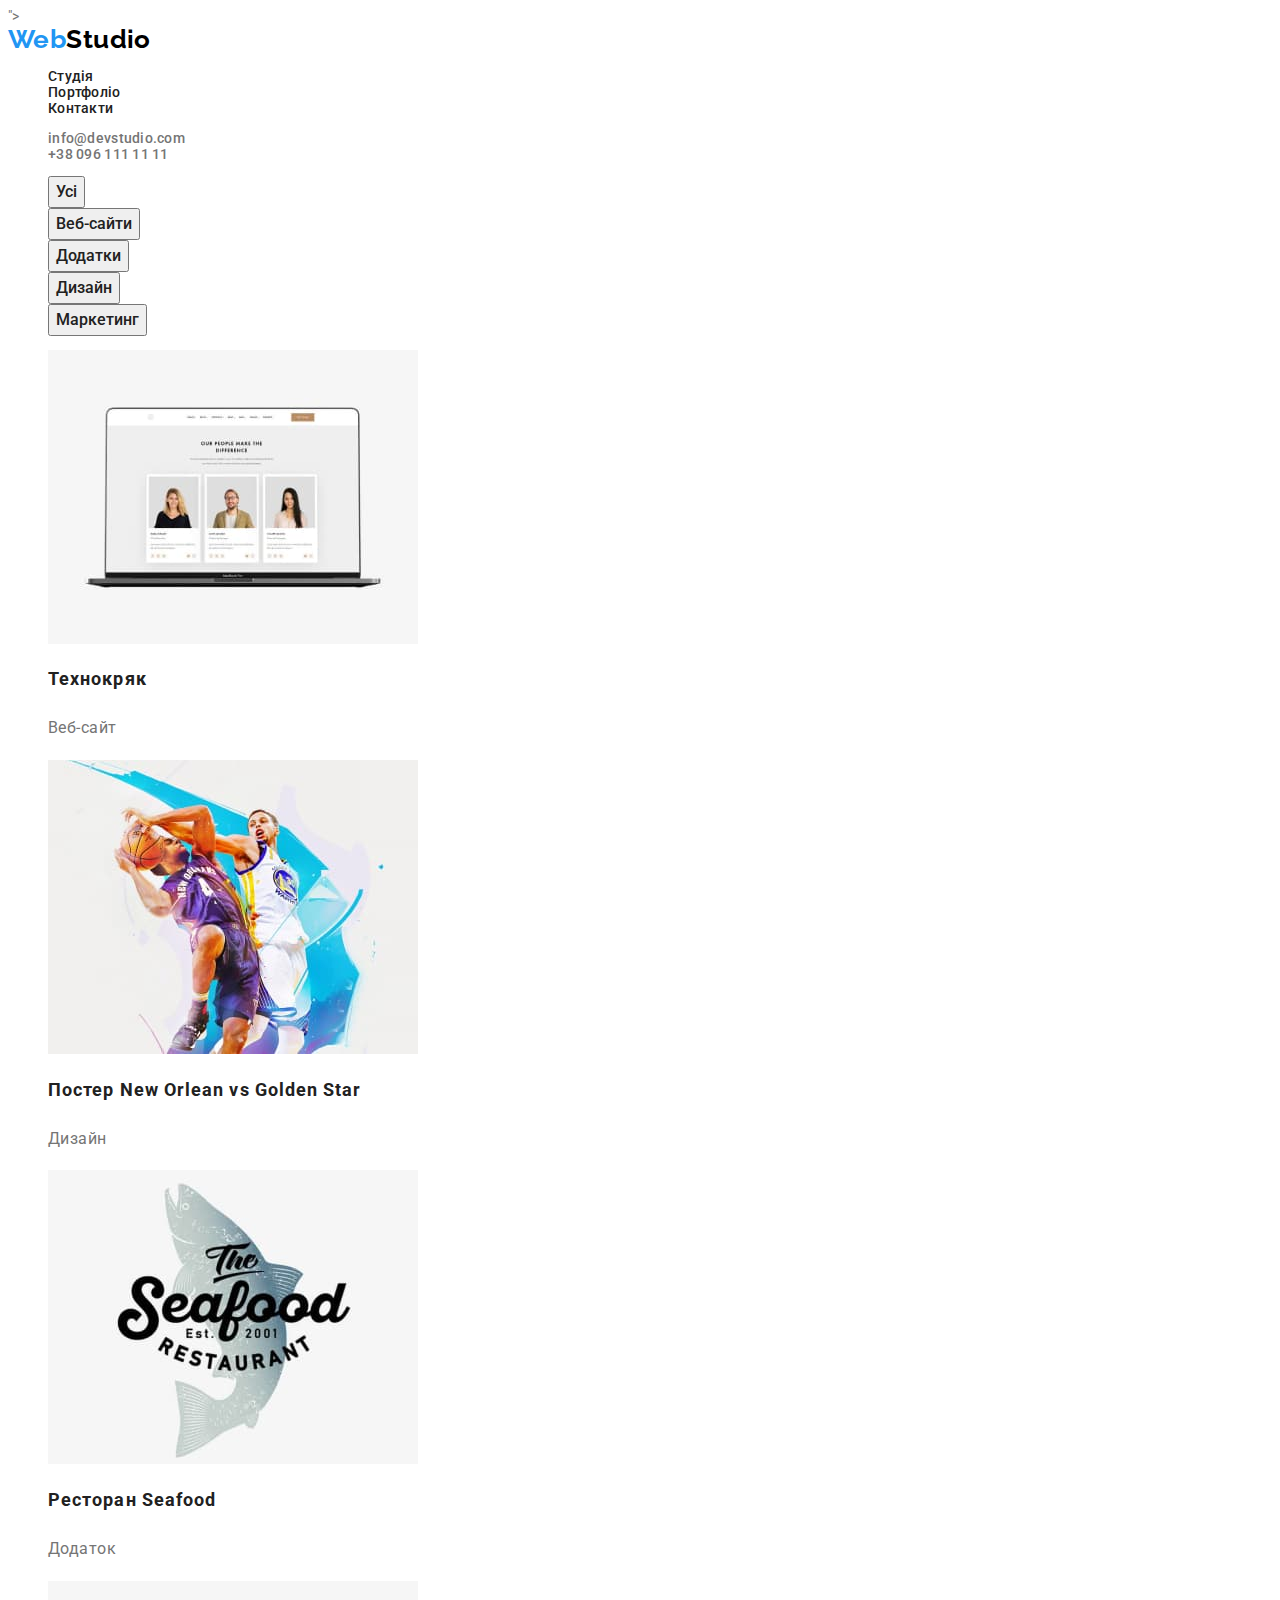
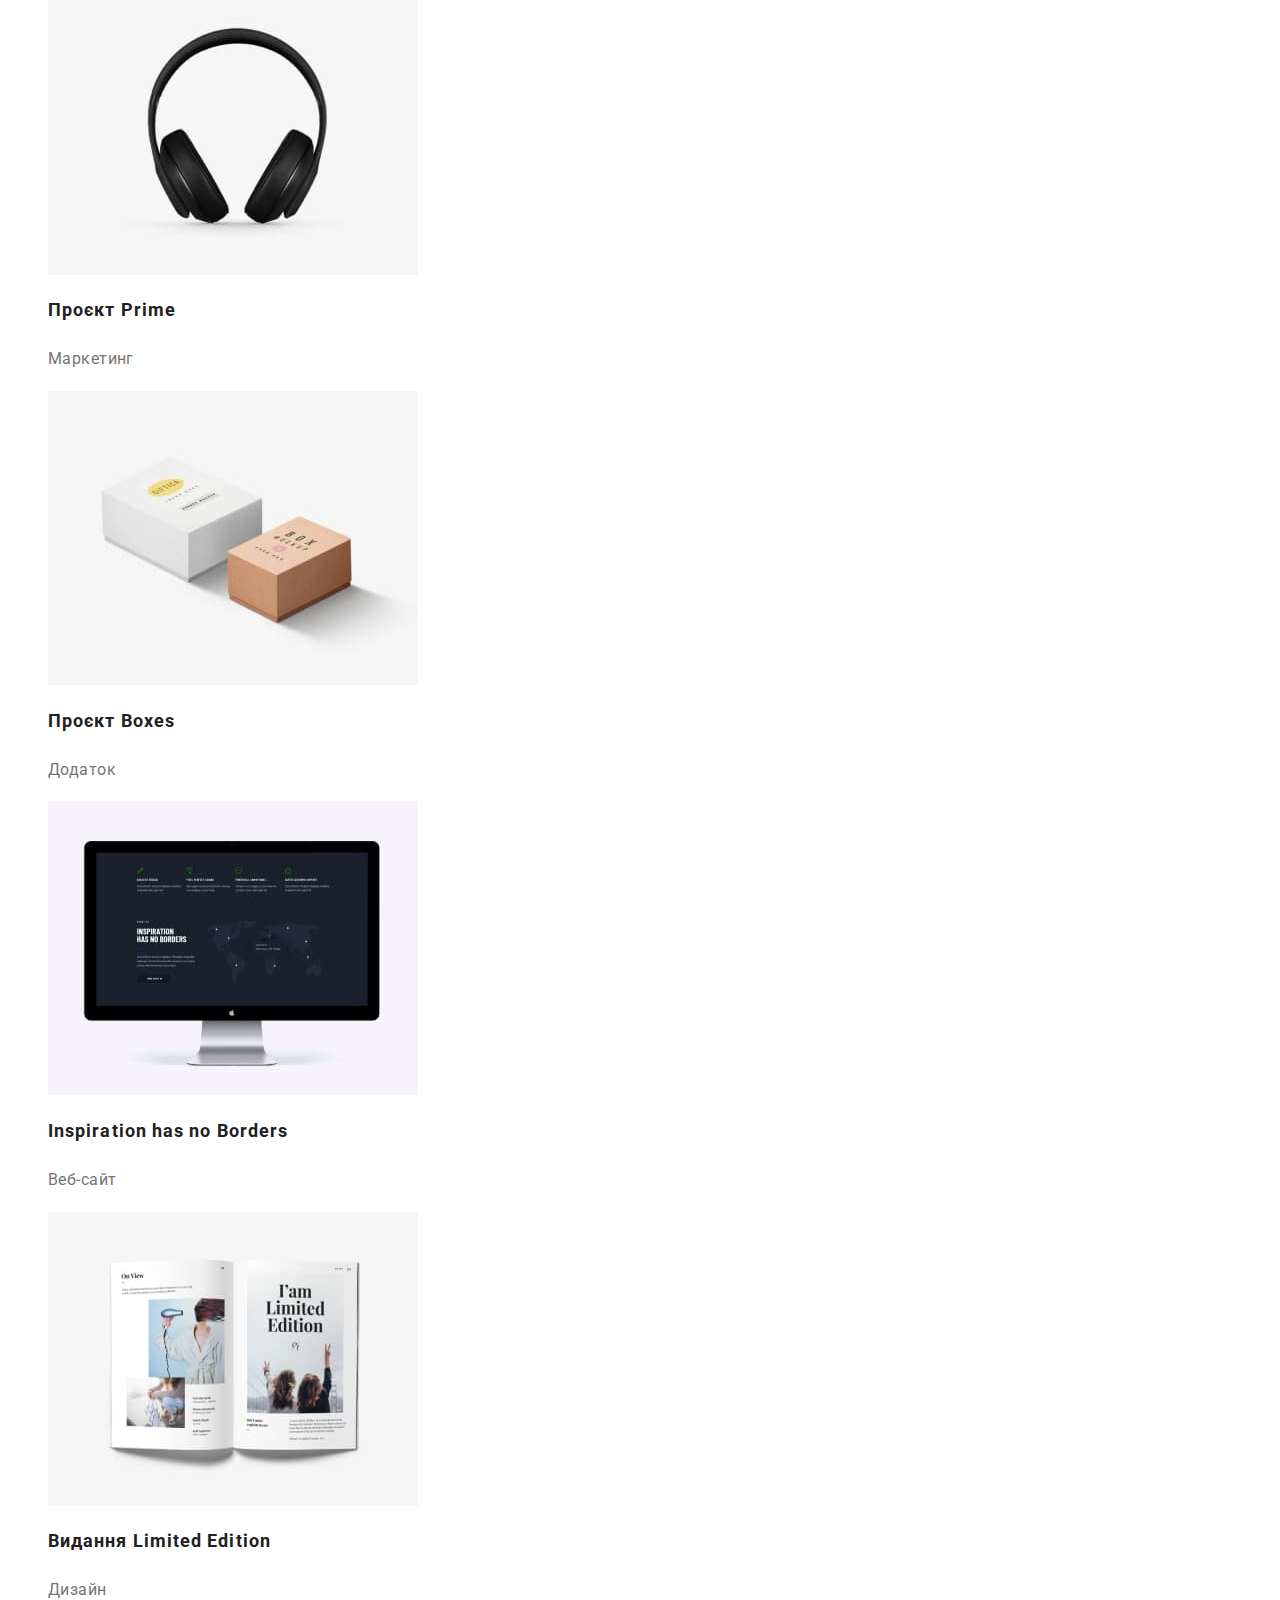
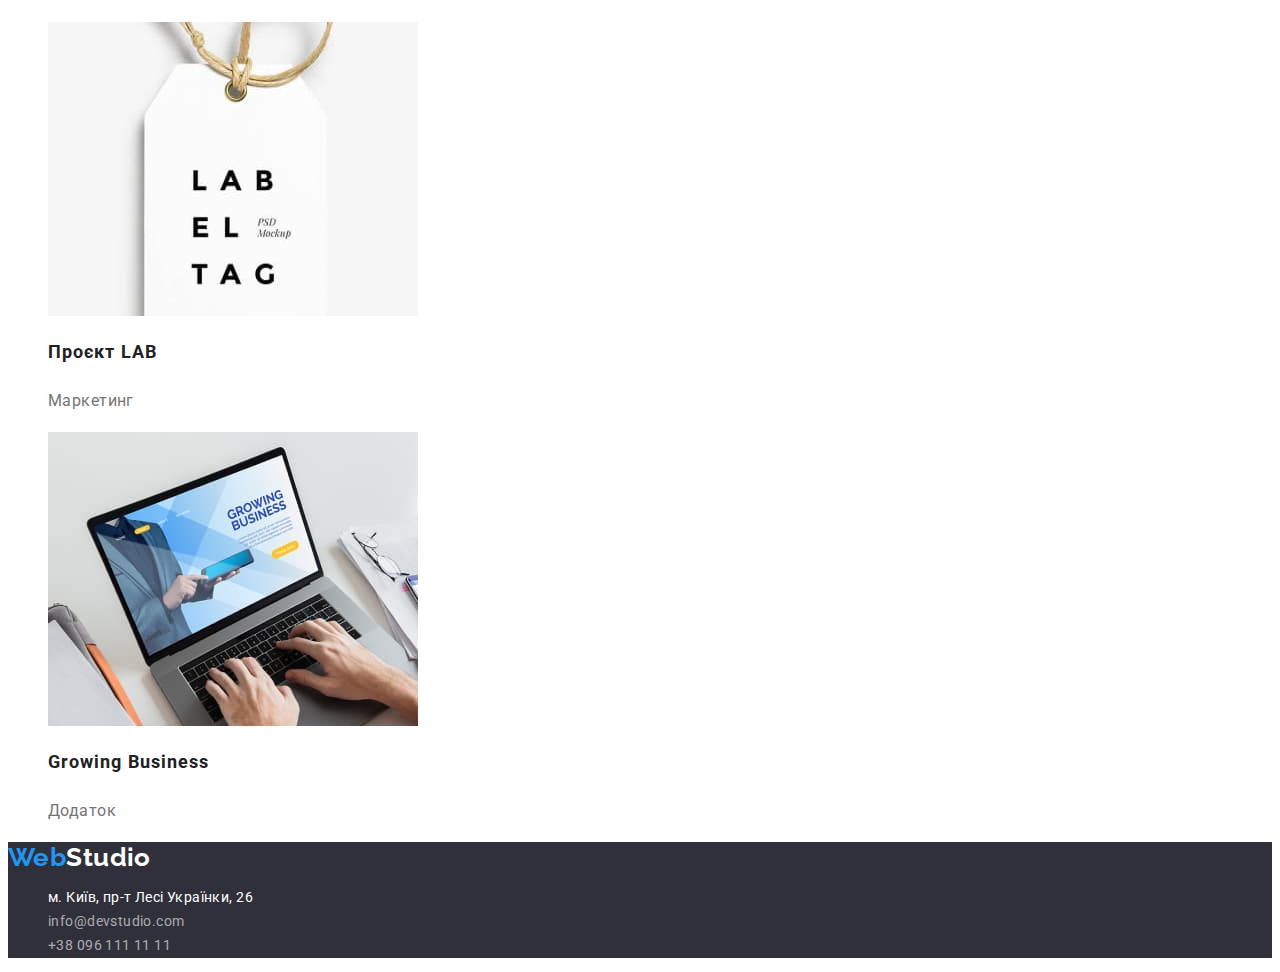
==== portfolio.html @ 0498fea9 "Flexbox" ====
<!DOCTYPE html>
<html lang="uk">

<head>
    <meta charset="UTF-8">
    <meta http-equiv="X-UA-Compatible" content="IE=edge">
    <meta name="viewport" content="width=device-width, initial-scale=1.0">
    <link
        href="https://fonts.googleapis.com/css2?family=Raleway:wght@700&family=Roboto:ital,wght@0,400;0,500;0,700;1,900&display=swap"
        rel="stylesheet">
    <link rel="stylesheet" href="<link rel=" stylesheet" href="node_modules/modern-normalize/modern-normalize.css">">
    <link rel="stylesheet" href="./css/styles.css">
    <title>Портфоліо</title>
</head>

<body>
    <header>
        <nav>
            <a class="logo" href="/">Web<span class="logo-last-part">Studio</span></a>
            <ul class="navigation">
                <li><a href="./index.html">Студія</a></li>
                <li><a href="#">Портфоліо</a></li>
                <li><a href="#contacts">Контакти</a></li>
            </ul>
        </nav>
        <ul class="contacts">
            <li><a href="mailto:info@devstudio.com">info@devstudio.com</a></li>
            <li><a href="tel:+380961111111">+38 096 111 11 11</a></li>
        </ul>
    </header>
    <main>
        <section class="filters">
            <h1 class="visually-hidden">Фільтри</h1>
            <ul>
                <li><button class="filters-types" type="button">Усі</button></li>
                <li><button class="filters-types" type="button">Веб-сайти</button></li>
                <li><button class="filters-types" type="button">Додатки</button></li>
                <li><button class="filters-types" type="button">Дизайн</button></li>
                <li><button class="filters-types" type="button">Маркетинг</button></li>
            </ul>
            <ul>
                <li><a href=""><img src="./images/project1.jpg" width="370" alt="лептоп з зображенням веб-сайту">
                        <h2 class="filters-titles">Технокряк</h2>
                        <p class="filters-text">Веб-сайт</p>
                    </a></li>
                <li><a href=""><img src="./images/project2.jpg" width="370" alt="баскетболісти змагаються за м'яч">
                        <h2 class="filters-titles">Постер New Orlean vs Golden Star</h2>
                        <p class="filters-text">Дизайн</p>
                    </a></li>
                <li><a href=""><img src="./images/project3.jpg" width="370" alt="риба з назвою ресторану">
                        <h2 class="filters-titles">Ресторан Seafood</h2>
                        <p class="filters-text">Додаток</p>
                    </a></li>
                <li><a href=""><img src="./images/project4.jpg" width="370" alt="навушники">
                        <h2 class="filters-titles">Проєкт Prime</h2>
                        <p class="filters-text">Маркетинг</p>
                    </a></li>
                <li><a href=""><img src="./images/project5.jpg" width="370" alt="дві коробки для упаковки">
                        <h2 class="filters-titles">Проєкт Boxes</h2>
                        <p class="filters-text">Додаток</p>
                    </a></li>
                <li><a href=""><img src="./images/project6.jpg" width="370" alt="моноблок епл">
                        <h2 class="filters-titles">Inspiration has no Borders</h2>
                        <p class="filters-text">Веб-сайт</p>
                    </a></li>
                <li><a href=""><img src="./images/project7.jpg" width="370" alt="розгорнута книжка з зображенням">
                        <h2 class="filters-titles">Видання Limited Edition</h2>
                        <p class="filters-text">Дизайн</p>
                    </a></li>
                <li><a href=""><img src="./images/project8.jpg" width="370" alt="бірка з написом лейбл тег">
                        <h2 class="filters-titles">Проєкт LAB</h2>
                        <p class="filters-text">Маркетинг</p>
                    </a></li>
                <li><a href=""><img src="./images/project9.jpg" width="370" alt="лептоп з зображенням вебсайту">
                        <h2 class="filters-titles">Growing Business</h2>
                        <p class="filters-text">Додаток</p>
                    </a></li>
            </ul>
        </section>
    </main>
    <footer id="contacts">
        <a class="logo" href="/">Web<span class="logo-last-footer-part">Studio</span></a>
        <address>
            <ul class="address">
                <li><a href="https://goo.gl/maps/nh2QtXF4G9M6HkTv7" target="_blank" rel="noopener noreferrer"><span
                            class="address-map">м. Київ,
                            пр-т Лесі Українки, 26</span> </a>
                </li>
                <li><a href="mailto:info@devstudio.com">info@devstudio.com</a></li>
                <li><a href="tel:+380961111111">+38 096 111 11 11</a></li>
            </ul>
        </address>
    </footer>
</body>

</html>
---- css/styles.css ----
:root {
    --logo-first-part: #2196F3;
    --logo-last-part: #000000;
    --logo-last-footer-part: #FFFFFF;
}

body {
    font-family: 'Roboto', sans-serif;
    font-size: 14px;
    color: #757575;
    background: #FFFFFF;
    letter-spacing: 0.03em;

}

ul {
    list-style-type: none;
}

.logo {
    font-family: 'Raleway';
    font-weight: 700;
    font-size: 26px;
    /* letter-spacing: 0.03em; */
    text-decoration: none;
    color: var(--logo-first-part);
}


.logo-last-part {
    color: var(--logo-last-part);
}

.logo-last-footer-part {
    color: var(--logo-last-footer-part);
}

.navigation a {
    font-weight: 500;
    font-size: 14px;
    letter-spacing: 0.02em;
    color: #212121;
    text-decoration: none;
}

.navigation a:hover,
.navigation a:focus {
    color: #2196F3;
}

.contacts a {
    font-weight: 500;
    font-size: 14px;
    letter-spacing: 0.02em;
    color: inherit;
    text-decoration: none;
}

.contacts a:hover,
.contacts a:focus {
    color: #2196F3;

}

.hero {
    text-align: center;
    background: #2F303A;
}

.hero-title {
    font-weight: 900;
    font-size: 44px;
    line-height: 1.36;
    text-align: center;
    letter-spacing: 0.06em;
    text-transform: uppercase;
    color: #FFFFFF;

}

.button {
    font-family: inherit;
    color: #FFFFFF;
    background-color: #2196F3;
}

.button:hover,
.button:focus {
    color: #FFFFFF;
    background-color: #188CE8;
}

.about-title {
    font-weight: 700;
    font-size: 14px;
    line-height: 1.14;
    /* letter-spacing: 0.03em; */
    text-transform: uppercase;
    color: #212121;
}

.about-text {
    font-size: 14px;
    line-height: 1.71;
    /* letter-spacing: 0.03em; */
}

.team {
    background: #F5F4FA;
}

.portfolio-title,
.team-title {
    font-weight: 700;
    font-size: 36px;
    line-height: 1.17;
    text-align: center;
    /* letter-spacing: 0.03em; */
    color: #212121;
}

.team-cards-title {
    font-weight: 500;
    font-size: 16px;
    line-height: 1.19;
    text-align: center;
    /* letter-spacing: 0.03em; */
    color: #212121;
}

.team-cards-text {
    font-size: 16px;
    line-height: 1.19;
    text-align: center;
    /* letter-spacing: 0.03em; */
}

.filters a {
    text-decoration: none;
}

.visually-hidden {
    position: absolute;
    white-space: nowrap;
    width: 1px;
    height: 1px;
    overflow: hidden;
    border: 0;
    padding: 0;
    clip: rect(0 0 0 0);
    clip-path: inset(50%);
    margin: -1px;
}

.filters-types {
    font-family: inherit;
    font-weight: 500;
    font-size: 16px;
    line-height: 1.62;
    text-align: center;
    /* letter-spacing: 0.03em; */
    color: #212121;
    cursor: pointer;
}

.filters-types:hover,
.filters-types:focus {
    color: #FFFFFF;
    background-color: #2196F3;
}

.filters-titles {
    font-weight: 700;
    font-size: 18px;
    line-height: 2;
    letter-spacing: 0.06em;
    color: #212121;
}

.filters-text {
    font-size: 16px;
    line-height: 1.9;
    /* letter-spacing: 0.03em; */
    color: #757575;
}

footer {
    background-color: #2F303A;
}

.address a {
    font-size: 14px;
    font-style: normal;
    line-height: 1.71;
    letter-spacing: 0.03em;
    color: rgba(255, 255, 255, 0.6);
    text-decoration: none;
}

.address a:hover,
.address a:focus {
    color: #2196F3;
}


.address-map {
    color: #FFFFFF;
}

.address-map:hover,
.address-map:focus {
    color: #2196F3;
}
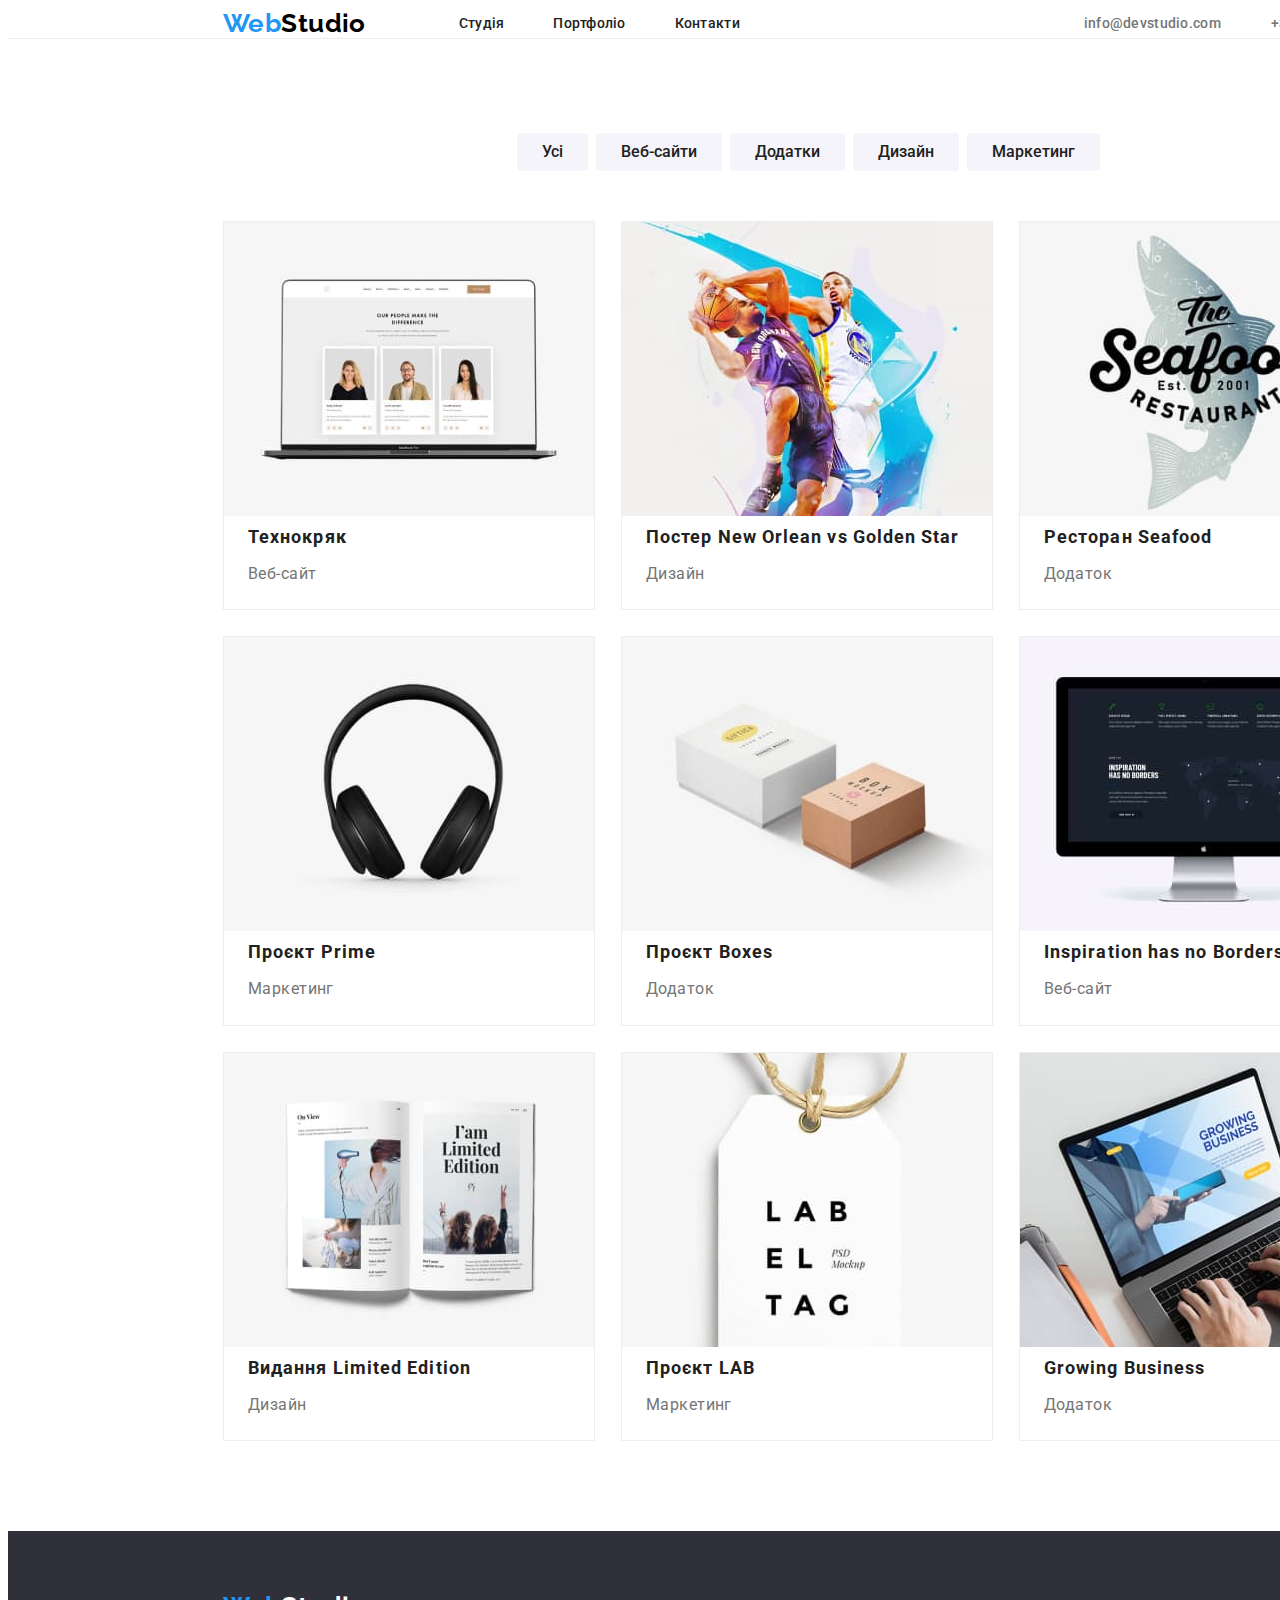
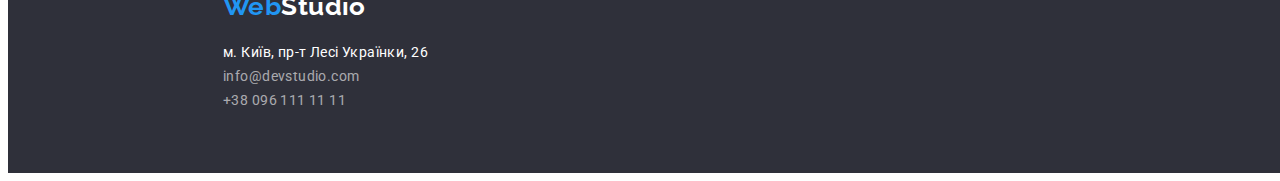
==== commit a3ad53cd: "hw03" ====
--- a/portfolio.html
+++ b/portfolio.html
@@ -8,88 +8,104 @@
     <link
         href="https://fonts.googleapis.com/css2?family=Raleway:wght@700&family=Roboto:ital,wght@0,400;0,500;0,700;1,900&display=swap"
         rel="stylesheet">
-    <link rel="stylesheet" href="<link rel=" stylesheet" href="node_modules/modern-normalize/modern-normalize.css">">
+    <link rel=" stylesheet" href="node_modules/modern-normalize/modern-normalize.css">
     <link rel="stylesheet" href="./css/styles.css">
     <title>Портфоліо</title>
 </head>
 
 <body>
     <header>
-        <nav>
-            <a class="logo" href="/">Web<span class="logo-last-part">Studio</span></a>
-            <ul class="navigation">
-                <li><a href="./index.html">Студія</a></li>
-                <li><a href="#">Портфоліо</a></li>
-                <li><a href="#contacts">Контакти</a></li>
-            </ul>
-        </nav>
-        <ul class="contacts">
-            <li><a href="mailto:info@devstudio.com">info@devstudio.com</a></li>
-            <li><a href="tel:+380961111111">+38 096 111 11 11</a></li>
-        </ul>
+        <div class="container">
+            <div class="header">
+                <nav>
+                    <a class="logo" href="/">Web<span class="logo-last-part">Studio</span></a>
+                    <ul class="navigation">
+                        <li><a href="./index.html">Студія</a></li>
+                        <li><a href="#">Портфоліо</a></li>
+                        <li><a href="#contacts">Контакти</a></li>
+                    </ul>
+                </nav>
+                <ul class="contacts">
+                    <li><a href="mailto:info@devstudio.com">info@devstudio.com</a></li>
+                    <li><a href="tel:+380961111111">+38 096 111 11 11</a></li>
+                </ul>
+            </div>
+        </div>
     </header>
     <main>
-        <section class="filters">
-            <h1 class="visually-hidden">Фільтри</h1>
-            <ul>
-                <li><button class="filters-types" type="button">Усі</button></li>
-                <li><button class="filters-types" type="button">Веб-сайти</button></li>
-                <li><button class="filters-types" type="button">Додатки</button></li>
-                <li><button class="filters-types" type="button">Дизайн</button></li>
-                <li><button class="filters-types" type="button">Маркетинг</button></li>
-            </ul>
-            <ul>
-                <li><a href=""><img src="./images/project1.jpg" width="370" alt="лептоп з зображенням веб-сайту">
-                        <h2 class="filters-titles">Технокряк</h2>
-                        <p class="filters-text">Веб-сайт</p>
-                    </a></li>
-                <li><a href=""><img src="./images/project2.jpg" width="370" alt="баскетболісти змагаються за м'яч">
-                        <h2 class="filters-titles">Постер New Orlean vs Golden Star</h2>
-                        <p class="filters-text">Дизайн</p>
-                    </a></li>
-                <li><a href=""><img src="./images/project3.jpg" width="370" alt="риба з назвою ресторану">
-                        <h2 class="filters-titles">Ресторан Seafood</h2>
-                        <p class="filters-text">Додаток</p>
-                    </a></li>
-                <li><a href=""><img src="./images/project4.jpg" width="370" alt="навушники">
-                        <h2 class="filters-titles">Проєкт Prime</h2>
-                        <p class="filters-text">Маркетинг</p>
-                    </a></li>
-                <li><a href=""><img src="./images/project5.jpg" width="370" alt="дві коробки для упаковки">
-                        <h2 class="filters-titles">Проєкт Boxes</h2>
-                        <p class="filters-text">Додаток</p>
-                    </a></li>
-                <li><a href=""><img src="./images/project6.jpg" width="370" alt="моноблок епл">
-                        <h2 class="filters-titles">Inspiration has no Borders</h2>
-                        <p class="filters-text">Веб-сайт</p>
-                    </a></li>
-                <li><a href=""><img src="./images/project7.jpg" width="370" alt="розгорнута книжка з зображенням">
-                        <h2 class="filters-titles">Видання Limited Edition</h2>
-                        <p class="filters-text">Дизайн</p>
-                    </a></li>
-                <li><a href=""><img src="./images/project8.jpg" width="370" alt="бірка з написом лейбл тег">
-                        <h2 class="filters-titles">Проєкт LAB</h2>
-                        <p class="filters-text">Маркетинг</p>
-                    </a></li>
-                <li><a href=""><img src="./images/project9.jpg" width="370" alt="лептоп з зображенням вебсайту">
-                        <h2 class="filters-titles">Growing Business</h2>
-                        <p class="filters-text">Додаток</p>
-                    </a></li>
-            </ul>
-        </section>
+        <div class="container">
+            <section class="filters">
+                <h1 class="visually-hidden">Фільтри</h1>
+                <ul class="filters-list">
+                    <li><button class="filters-types" type="button">Усі</button></li>
+                    <li><button class="filters-types" type="button">Веб-сайти</button></li>
+                    <li><button class="filters-types" type="button">Додатки</button></li>
+                    <li><button class="filters-types" type="button">Дизайн</button></li>
+                    <li><button class="filters-types" type="button">Маркетинг</button></li>
+                </ul>
+                <ul class="projects">
+                    <li class="projects-items"><a href=""><img src="./images/project1.jpg" width="370"
+                                alt="лептоп з зображенням веб-сайту">
+                            <h2 class="filters-titles">Технокряк</h2>
+                            <p class="filters-text">Веб-сайт</p>
+                        </a></li>
+                    <li class="projects-items"><a href=""><img src="./images/project2.jpg" width="370"
+                                alt="баскетболісти змагаються за м'яч">
+                            <h2 class="filters-titles">Постер New Orlean vs Golden Star</h2>
+                            <p class="filters-text">Дизайн</p>
+                        </a></li>
+                    <li class="projects-items"><a href=""><img src="./images/project3.jpg" width="370"
+                                alt="риба з назвою ресторану">
+                            <h2 class="filters-titles">Ресторан Seafood</h2>
+                            <p class="filters-text">Додаток</p>
+                        </a></li>
+                    <li class="projects-items"><a href=""><img src="./images/project4.jpg" width="370" alt="навушники">
+                            <h2 class="filters-titles">Проєкт Prime</h2>
+                            <p class="filters-text">Маркетинг</p>
+                        </a></li>
+                    <li class="projects-items"><a href=""><img src="./images/project5.jpg" width="370"
+                                alt="дві коробки для упаковки">
+                            <h2 class="filters-titles">Проєкт Boxes</h2>
+                            <p class="filters-text">Додаток</p>
+                        </a></li>
+                    <li class="projects-items"><a href=""><img src="./images/project6.jpg" width="370"
+                                alt="моноблок епл">
+                            <h2 class="filters-titles">Inspiration has no Borders</h2>
+                            <p class="filters-text">Веб-сайт</p>
+                        </a></li>
+                    <li class="projects-items"><a href=""><img src="./images/project7.jpg" width="370"
+                                alt="розгорнута книжка з зображенням">
+                            <h2 class="filters-titles">Видання Limited Edition</h2>
+                            <p class="filters-text">Дизайн</p>
+                        </a></li>
+                    <li class="projects-items"><a href=""><img src="./images/project8.jpg" width="370"
+                                alt="бірка з написом лейбл тег">
+                            <h2 class="filters-titles">Проєкт LAB</h2>
+                            <p class="filters-text">Маркетинг</p>
+                        </a></li>
+                    <li class="projects-items"><a href=""><img src="./images/project9.jpg" width="370"
+                                alt="лептоп з зображенням вебсайту">
+                            <h2 class="filters-titles">Growing Business</h2>
+                            <p class="filters-text">Додаток</p>
+                        </a></li>
+                </ul>
+            </section>
+        </div>
     </main>
     <footer id="contacts">
-        <a class="logo" href="/">Web<span class="logo-last-footer-part">Studio</span></a>
-        <address>
-            <ul class="address">
-                <li><a href="https://goo.gl/maps/nh2QtXF4G9M6HkTv7" target="_blank" rel="noopener noreferrer"><span
-                            class="address-map">м. Київ,
-                            пр-т Лесі Українки, 26</span> </a>
-                </li>
-                <li><a href="mailto:info@devstudio.com">info@devstudio.com</a></li>
-                <li><a href="tel:+380961111111">+38 096 111 11 11</a></li>
-            </ul>
-        </address>
+        <div class="container">
+            <a class="logo" href="/">Web<span class="logo-last-footer-part">Studio</span></a>
+            <address>
+                <ul class="address">
+                    <li><a href="https://goo.gl/maps/nh2QtXF4G9M6HkTv7" target="_blank" rel="noopener noreferrer"><span
+                                class="address-map">м. Київ,
+                                пр-т Лесі Українки, 26</span> </a>
+                    </li>
+                    <li><a href="mailto:info@devstudio.com">info@devstudio.com</a></li>
+                    <li><a href="tel:+380961111111">+38 096 111 11 11</a></li>
+                </ul>
+            </address>
+        </div>
     </footer>
 </body>
 
--- a/css/styles.css
+++ b/css/styles.css
@@ -10,11 +10,60 @@
     color: #757575;
     background: #FFFFFF;
     letter-spacing: 0.03em;
-
+    width: 1600px;
+
+}
+
+
+
+ul,
+h1,
+h2,
+h3,
+p {
+    padding: 0;
+    margin: 0;
+}
+
+.container {
+    width: 1200px;
+    padding: 0 15px;
+    margin: 0 auto;
+    box-sizing: border-box;
 }
 
 ul {
     list-style-type: none;
+}
+
+/* <-- header  --> */
+header {
+    /* outline: 1px solid black; */
+    border-bottom: 1px solid #ECECEC;
+}
+
+nav {
+    display: flex;
+    gap: 93px;
+}
+
+.navigation {
+    display: flex;
+    align-items: center;
+    min-width: 281px;
+    justify-content: space-between;
+}
+
+.contacts {
+    display: flex;
+    gap: 50px;
+
+}
+
+.header {
+    display: flex;
+    align-items: center;
+    gap: 344px;
 }
 
 .logo {
@@ -64,7 +113,10 @@
 
 .hero {
     text-align: center;
-    background: #2F303A;
+    background-color: #2F303A;
+    padding: 180px 0px 220px 0px;
+    margin-top: 11px;
+    margin-bottom: 74px;
 }
 
 .hero-title {
@@ -75,13 +127,22 @@
     letter-spacing: 0.06em;
     text-transform: uppercase;
     color: #FFFFFF;
+    margin-bottom: 30px;
 
 }
 
 .button {
     font-family: inherit;
+    font-weight: 700;
+    font-size: 16px;
+    line-height: 1.9;
+    letter-spacing: 0.06em;
     color: #FFFFFF;
     background-color: #2196F3;
+    padding: 10px 32px;
+    border-radius: 4px;
+    border-style: none;
+
 }
 
 .button:hover,
@@ -90,13 +151,22 @@
     background-color: #188CE8;
 }
 
+.about {
+    margin-bottom: 94px;
+}
+
+.about-advantages {
+    display: flex;
+    justify-content: space-between;
+}
+
 .about-title {
     font-weight: 700;
     font-size: 14px;
     line-height: 1.14;
-    /* letter-spacing: 0.03em; */
     text-transform: uppercase;
     color: #212121;
+    margin-bottom: 10px;
 }
 
 .about-text {
@@ -105,18 +175,53 @@
     /* letter-spacing: 0.03em; */
 }
 
+
+.portfolio-title,
+.team-title {
+    font-weight: 700;
+    font-size: 36px;
+    line-height: 1.17;
+    text-align: center;
+    color: #212121;
+}
+
+.portfolio {
+    margin-bottom: 94px;
+}
+
+.portfolio-title {
+    margin-bottom: 50px;
+}
+
+.portfolio-examples {
+    display: flex;
+    justify-content: space-between;
+}
+
 .team {
     background: #F5F4FA;
-}
-
-.portfolio-title,
-.team-title {
-    font-weight: 700;
-    font-size: 36px;
-    line-height: 1.17;
-    text-align: center;
-    /* letter-spacing: 0.03em; */
-    color: #212121;
+    padding: 94px 0;
+}
+
+.team-cards {
+    display: flex;
+    justify-content: space-between;
+    text-align: center;
+    list-style: none;
+}
+
+.team-cards-items {
+    background: #FFFFFF;
+    box-shadow: 0px 1px 3px rgba(0, 0, 0, 0.12), 0px 1px 1px rgba(0, 0, 0, 0.14), 0px 2px 1px rgba(0, 0, 0, 0.2);
+    border-radius: 0px 0px 4px 4px;
+}
+
+.team-cards>.team-cards-items:not(:last-child) {
+    margin-right: 30px;
+}
+
+.team-cards-img {
+    margin-bottom: 30px;
 }
 
 .team-cards-title {
@@ -124,19 +229,56 @@
     font-size: 16px;
     line-height: 1.19;
     text-align: center;
-    /* letter-spacing: 0.03em; */
-    color: #212121;
+    color: #212121;
+    margin-bottom: 10px;
 }
 
 .team-cards-text {
     font-size: 16px;
     line-height: 1.19;
     text-align: center;
-    /* letter-spacing: 0.03em; */
+    margin-bottom: 30px;
+}
+
+.filters {
+    margin-top: 94px;
+
+}
+
+.filters-list {
+    display: flex;
+    justify-content: center;
+    gap: 8px;
+
+    margin-bottom: 50px;
+
+}
+
+.filters-types {
+    list-style: none;
+    padding: 6px 25px;
+    border: none;
+
+}
+
+.projects {
+    display: flex;
+    flex-wrap: wrap;
+    gap: 26px;
+    margin-bottom: 90px;
+}
+
+.projects-items {
+    flex-basis: calc((100% - 60px) / 3);
+    flex-shrink: 1;
+    background: #FFFFFF;
+    border: 1px solid #EEEEEE;
+    text-align: left;
 }
 
 .filters a {
     text-decoration: none;
+
 }
 
 .visually-hidden {
@@ -161,6 +303,8 @@
     /* letter-spacing: 0.03em; */
     color: #212121;
     cursor: pointer;
+    background: #F5F4FA;
+    border-radius: 4px;
 }
 
 .filters-types:hover,
@@ -175,6 +319,7 @@
     line-height: 2;
     letter-spacing: 0.06em;
     color: #212121;
+    margin: 0px 24px 4px 24px;
 }
 
 .filters-text {
@@ -182,10 +327,20 @@
     line-height: 1.9;
     /* letter-spacing: 0.03em; */
     color: #757575;
-}
+    margin: 0px 24px 20px 24px;
+}
+
+
+
+
 
 footer {
     background-color: #2F303A;
+    padding: 60px 0;
+}
+
+.address {
+    margin-top: 20px;
 }
 
 .address a {
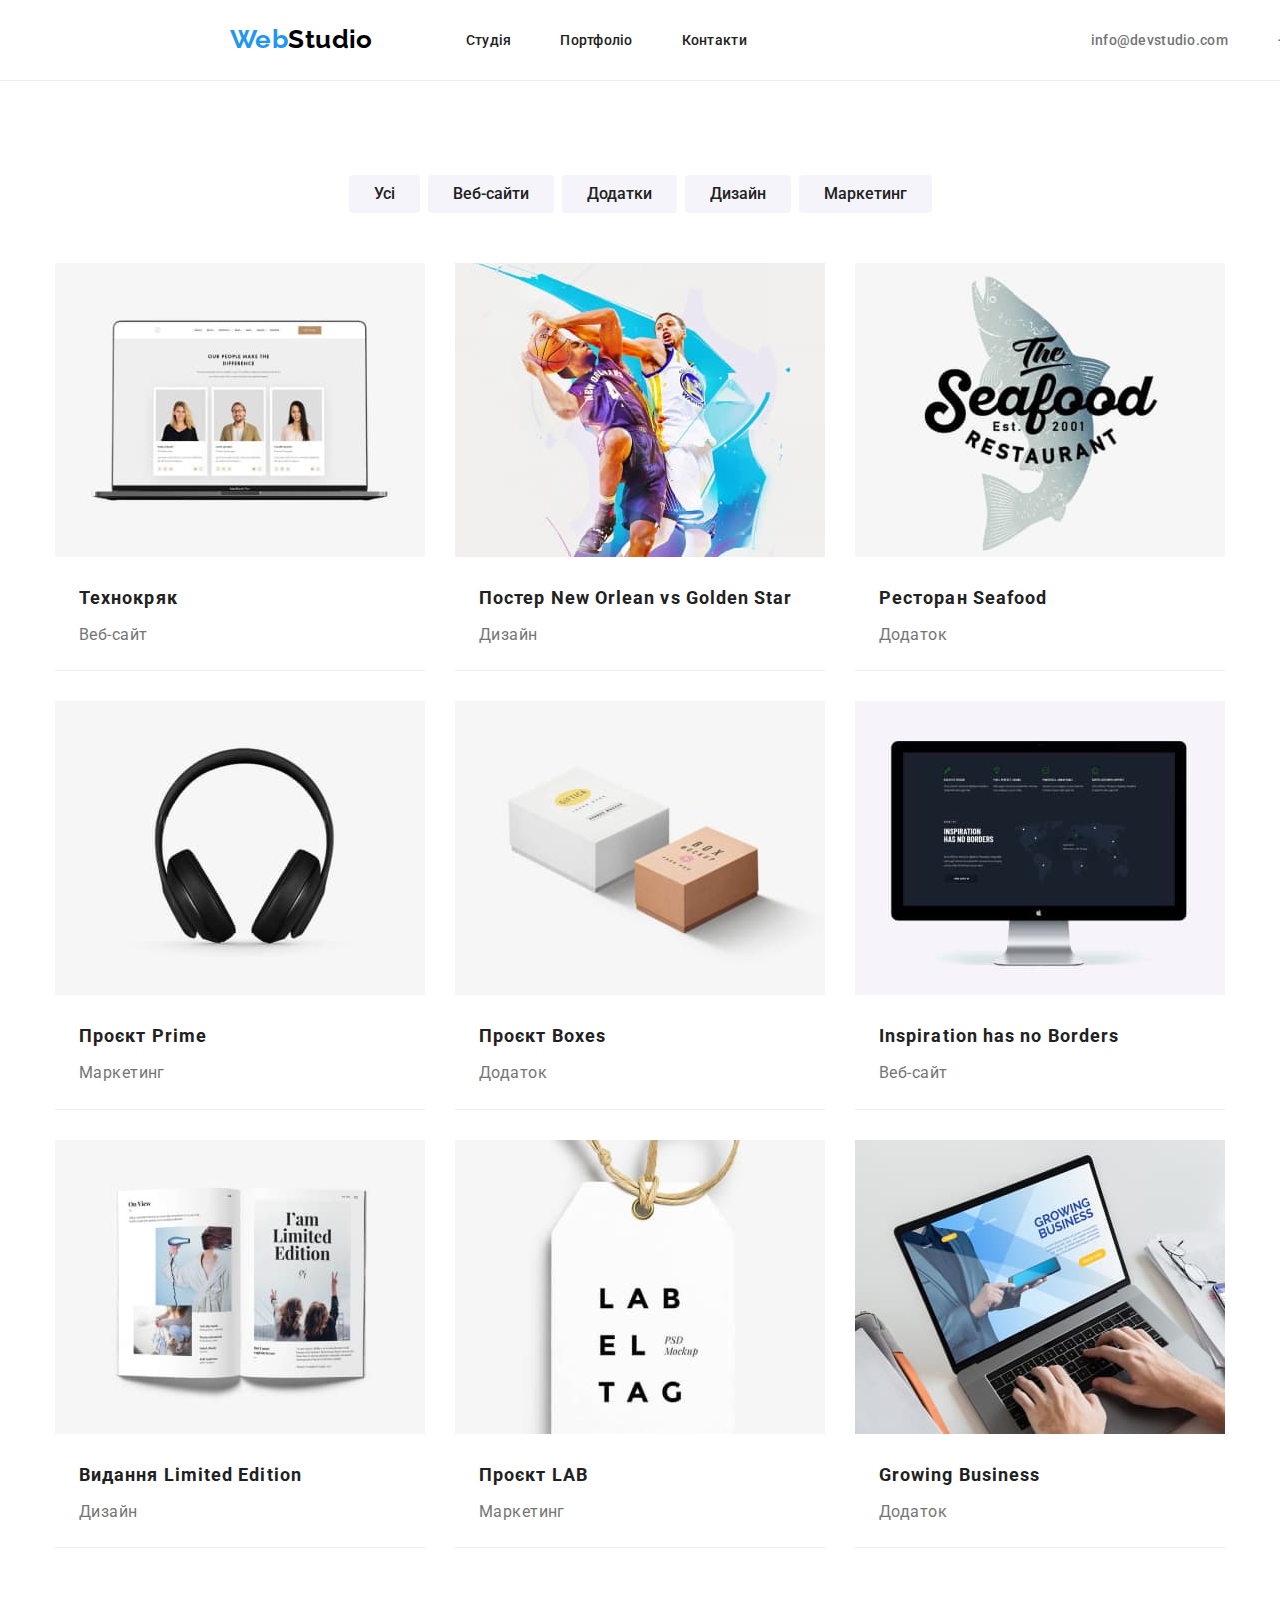
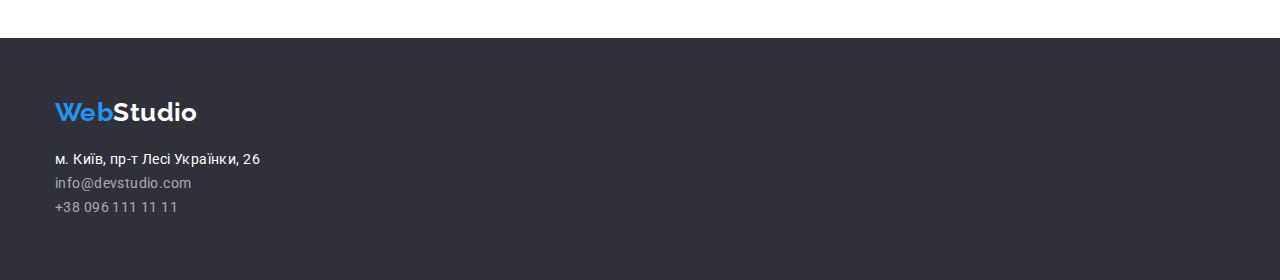
==== commit d303aa09: "доопрацювання" ====
--- a/portfolio.html
+++ b/portfolio.html
@@ -8,7 +8,7 @@
     <link
         href="https://fonts.googleapis.com/css2?family=Raleway:wght@700&family=Roboto:ital,wght@0,400;0,500;0,700;1,900&display=swap"
         rel="stylesheet">
-    <link rel=" stylesheet" href="node_modules/modern-normalize/modern-normalize.css">
+    <link rel="stylesheet" href="https://cdn.jsdelivr.net/npm/modern-normalize@1.1.0/modern-normalize.min.css">
     <link rel="stylesheet" href="./css/styles.css">
     <title>Портфоліо</title>
 </head>
@@ -33,8 +33,8 @@
         </div>
     </header>
     <main>
-        <div class="container">
-            <section class="filters">
+        <section class="filters">
+            <div class="container">
                 <h1 class="visually-hidden">Фільтри</h1>
                 <ul class="filters-list">
                     <li><button class="filters-types" type="button">Усі</button></li>
@@ -46,51 +46,69 @@
                 <ul class="projects">
                     <li class="projects-items"><a href=""><img src="./images/project1.jpg" width="370"
                                 alt="лептоп з зображенням веб-сайту">
-                            <h2 class="filters-titles">Технокряк</h2>
-                            <p class="filters-text">Веб-сайт</p>
+                            <div class="projects-info">
+                                <h2 class="filters-titles">Технокряк</h2>
+                                <p class="filters-text">Веб-сайт</p>
+                            </div>
                         </a></li>
                     <li class="projects-items"><a href=""><img src="./images/project2.jpg" width="370"
                                 alt="баскетболісти змагаються за м'яч">
-                            <h2 class="filters-titles">Постер New Orlean vs Golden Star</h2>
-                            <p class="filters-text">Дизайн</p>
+                            <div class="projects-info">
+                                <h2 class="filters-titles">Постер New Orlean vs Golden Star</h2>
+                                <p class="filters-text">Дизайн</p>
+                            </div>
                         </a></li>
                     <li class="projects-items"><a href=""><img src="./images/project3.jpg" width="370"
                                 alt="риба з назвою ресторану">
-                            <h2 class="filters-titles">Ресторан Seafood</h2>
-                            <p class="filters-text">Додаток</p>
+                            <div class="projects-info">
+                                <h2 class="filters-titles">Ресторан Seafood</h2>
+                                <p class="filters-text">Додаток</p>
+                            </div>
                         </a></li>
                     <li class="projects-items"><a href=""><img src="./images/project4.jpg" width="370" alt="навушники">
-                            <h2 class="filters-titles">Проєкт Prime</h2>
-                            <p class="filters-text">Маркетинг</p>
+                            <div class="projects-info">
+                                <h2 class="filters-titles">Проєкт Prime</h2>
+                                <p class="filters-text">Маркетинг</p>
+                            </div>
                         </a></li>
                     <li class="projects-items"><a href=""><img src="./images/project5.jpg" width="370"
                                 alt="дві коробки для упаковки">
-                            <h2 class="filters-titles">Проєкт Boxes</h2>
-                            <p class="filters-text">Додаток</p>
+                            <div class="projects-info">
+                                <h2 class="filters-titles">Проєкт Boxes</h2>
+                                <p class="filters-text">Додаток</p>
+                            </div>
                         </a></li>
                     <li class="projects-items"><a href=""><img src="./images/project6.jpg" width="370"
                                 alt="моноблок епл">
-                            <h2 class="filters-titles">Inspiration has no Borders</h2>
-                            <p class="filters-text">Веб-сайт</p>
+                            <div class="projects-info">
+                                <h2 class="filters-titles">Inspiration has no Borders</h2>
+                                <p class="filters-text">Веб-сайт</p>
+                            </div>
                         </a></li>
                     <li class="projects-items"><a href=""><img src="./images/project7.jpg" width="370"
                                 alt="розгорнута книжка з зображенням">
-                            <h2 class="filters-titles">Видання Limited Edition</h2>
-                            <p class="filters-text">Дизайн</p>
+                            <div class="projects-info">
+                                <h2 class="filters-titles">Видання Limited Edition</h2>
+                                <p class="filters-text">Дизайн</p>
+                            </div>
                         </a></li>
                     <li class="projects-items"><a href=""><img src="./images/project8.jpg" width="370"
                                 alt="бірка з написом лейбл тег">
-                            <h2 class="filters-titles">Проєкт LAB</h2>
-                            <p class="filters-text">Маркетинг</p>
+                            <div class="projects-info">
+                                <h2 class="filters-titles">Проєкт LAB</h2>
+                                <p class="filters-text">Маркетинг</p>
+                            </div>
                         </a></li>
                     <li class="projects-items"><a href=""><img src="./images/project9.jpg" width="370"
                                 alt="лептоп з зображенням вебсайту">
-                            <h2 class="filters-titles">Growing Business</h2>
-                            <p class="filters-text">Додаток</p>
+                            <div class="projects-info">
+                                <h2 class="filters-titles">Growing Business</h2>
+                                <p class="filters-text">Додаток</p>
+                            </div>
                         </a></li>
                 </ul>
-            </section>
-        </div>
+            </div>
+        </section>
     </main>
     <footer id="contacts">
         <div class="container">
--- a/css/styles.css
+++ b/css/styles.css
@@ -10,11 +10,7 @@
     color: #757575;
     background: #FFFFFF;
     letter-spacing: 0.03em;
-    width: 1600px;
-
-}
-
-
+}
 
 ul,
 h1,
@@ -38,8 +34,8 @@
 
 /* <-- header  --> */
 header {
-    /* outline: 1px solid black; */
     border-bottom: 1px solid #ECECEC;
+    padding: 25px 215px;
 }
 
 nav {
@@ -264,16 +260,20 @@
 .projects {
     display: flex;
     flex-wrap: wrap;
-    gap: 26px;
+    gap: 30px;
     margin-bottom: 90px;
 }
 
 .projects-items {
     flex-basis: calc((100% - 60px) / 3);
-    flex-shrink: 1;
     background: #FFFFFF;
-    border: 1px solid #EEEEEE;
     text-align: left;
+
+}
+
+.projects-info {
+    border-bottom: 1px solid #EEEEEE;
+    padding: 20px 24px;
 }
 
 .filters a {
@@ -300,7 +300,6 @@
     font-size: 16px;
     line-height: 1.62;
     text-align: center;
-    /* letter-spacing: 0.03em; */
     color: #212121;
     cursor: pointer;
     background: #F5F4FA;
@@ -319,19 +318,14 @@
     line-height: 2;
     letter-spacing: 0.06em;
     color: #212121;
-    margin: 0px 24px 4px 24px;
+    margin-bottom: 4px;
 }
 
 .filters-text {
     font-size: 16px;
     line-height: 1.9;
-    /* letter-spacing: 0.03em; */
     color: #757575;
-    margin: 0px 24px 20px 24px;
-}
-
-
-
+}
 
 
 footer {
